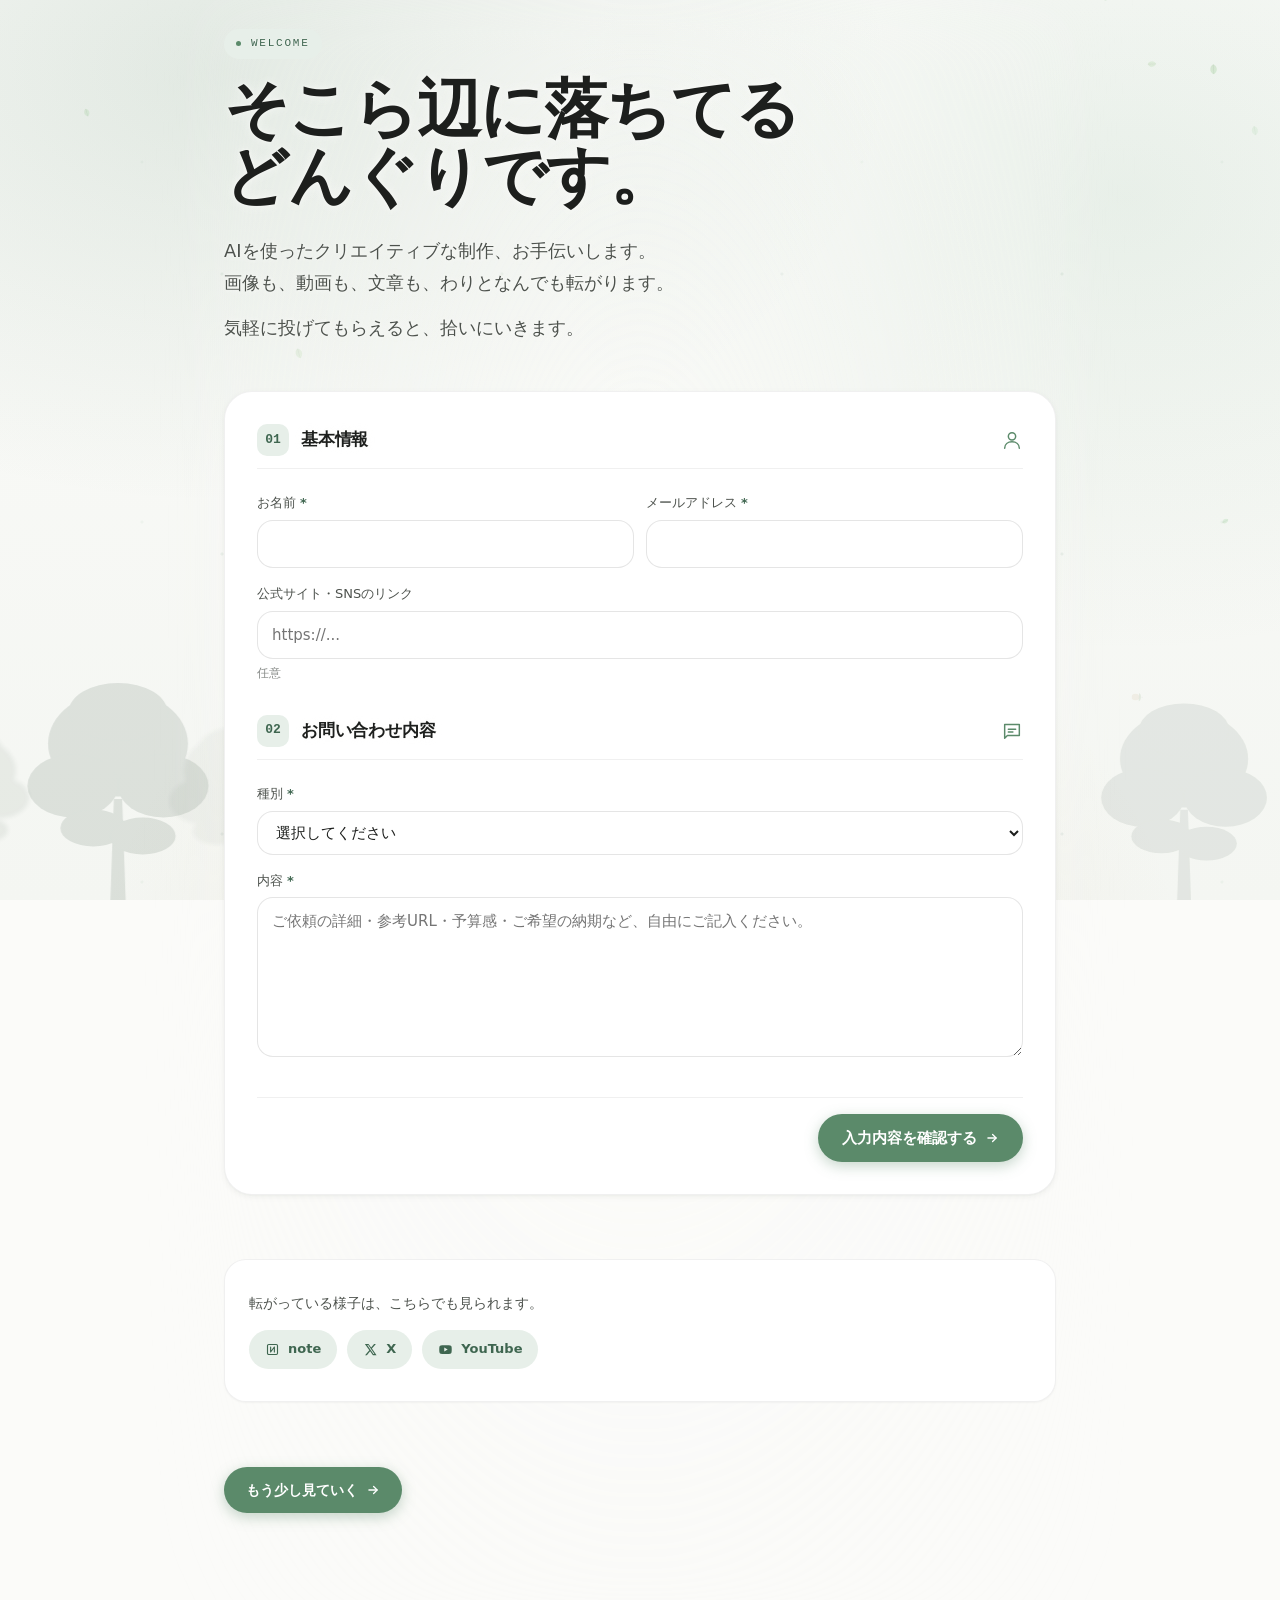
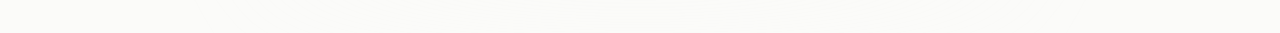
==== index.html @ f2b733f0 "Add files via upload" ====
<!doctype html>
<html lang="ja">
<head>
<meta charset="utf-8">
<meta name="viewport" content="width=device-width, initial-scale=1">
<title>緑どんぐり | AIクリエイティブ制作</title>
<meta name="description" content="面白いと思ったら、転がり続ける。AIを使ったクリエイティブな制作、お手伝いします。">
<meta property="og:title" content="緑どんぐり | AIクリエイティブ制作">
<meta property="og:description" content="面白いと思ったら、転がり続ける。">
<meta property="og:image" content="assets/ogp.png">
<meta property="og:type" content="website">
<meta name="twitter:card" content="summary_large_image">
<meta name="twitter:title" content="緑どんぐり | AIクリエイティブ制作">
<meta name="twitter:description" content="面白いと思ったら、転がり続ける。">
<meta name="twitter:image" content="assets/ogp.png">
<link rel="icon" type="image/svg+xml" href="assets/favicon.svg">
<link rel="stylesheet" href="css/base.css">
<link rel="stylesheet" href="css/theme.css">
<link rel="stylesheet" href="css/sprite.css">
<script src="js/config.js"></script>
<script src="js/analytics.js"></script>
</head>
<body class="scene-calm">

<div class="scene" aria-hidden="true"></div>

<div class="sprite-track" aria-hidden="true">
  <div class="sprite-pos shiba"><div class="sprite-stage"><div class="sprite sprite-shiba"></div></div></div>
  <div class="sprite-pos acorn"><div class="acorn-physics"><div class="sprite-stage"><div class="sprite sprite-acorn"></div></div></div></div>
</div>

<div class="app">

  <main class="page-shell">

    <p class="eyebrow intro-build" data-delay="1"><span class="dot"></span>welcome</p>

    <h1 class="h-display intro-build" data-delay="2">そこら辺に落ちてる<br>どんぐりです。</h1>

    <div class="lead intro-build" data-delay="3">
      <p>AIを使ったクリエイティブな制作、お手伝いします。<br>画像も、動画も、文章も、わりとなんでも転がります。</p>
      <p>気軽に投げてもらえると、拾いにいきます。</p>
    </div>

    <form id="contact-form" class="form-card form-screen intro-build" data-delay="4" novalidate>

      <div class="form-step">
        <div class="form-step-header">
          <span class="form-step-num">01</span>
          <h2 class="form-step-title">基本情報</h2>
          <svg class="form-step-icon" viewBox="0 0 24 24" fill="none" stroke="currentColor" stroke-width="1.6" stroke-linecap="round" stroke-linejoin="round" aria-hidden="true">
            <circle cx="12" cy="8" r="4"/>
            <path d="M4 21 C 4 16.5 7.5 14 12 14 C 16.5 14 20 16.5 20 21"/>
          </svg>
        </div>
        <div class="field-row">
          <div class="field">
            <label for="f-name">お名前<span class="req">*</span></label>
            <input id="f-name" type="text" name="name" required autocomplete="name">
            <p class="err">お名前をご記入ください。</p>
          </div>
          <div class="field">
            <label for="f-email">メールアドレス<span class="req">*</span></label>
            <input id="f-email" type="email" name="email" required autocomplete="email">
            <p class="err">正しいメールアドレスをご記入ください。</p>
          </div>
        </div>
        <div class="field">
          <label for="f-site">公式サイト・SNSのリンク</label>
          <input id="f-site" type="url" name="site" placeholder="https://...">
          <p class="help">任意</p>
        </div>
      </div>

      <div class="form-step">
        <div class="form-step-header">
          <span class="form-step-num">02</span>
          <h2 class="form-step-title">お問い合わせ内容</h2>
          <svg class="form-step-icon" viewBox="0 0 24 24" fill="none" stroke="currentColor" stroke-width="1.6" stroke-linecap="round" stroke-linejoin="round" aria-hidden="true">
            <path d="M4 5 H 20 V 17 H 7 L 4 20 Z"/>
            <path d="M8 10 H 16"/><path d="M8 13 H 13"/>
          </svg>
        </div>
        <div class="field">
          <label for="f-kind">種別<span class="req">*</span></label>
          <select id="f-kind" name="kind" required>
            <option value="">選択してください</option>
            <option value="pr">PR・スポンサー記事</option>
            <option value="creative">AIクリエイティブ依頼</option>
            <option value="consult">相談</option>
            <option value="other">その他</option>
          </select>
          <p class="err">種別をお選びください。</p>
        </div>
        <div class="field">
          <label for="f-body">内容<span class="req">*</span></label>
          <textarea id="f-body" name="body" required placeholder="ご依頼の詳細・参考URL・予算感・ご希望の納期など、自由にご記入ください。"></textarea>
          <p class="err">内容をご記入ください。</p>
        </div>
      </div>

      <div class="honeypot" aria-hidden="true">
        <label>もしお時間あれば、こちらの欄にURLをご記入ください
          <input type="text" name="website" tabindex="-1" autocomplete="off">
        </label>
      </div>

      <div class="form-actions">
        <button type="submit" class="btn-primary">
          入力内容を確認する
          <svg width="14" height="14" viewBox="0 0 24 24" fill="none" stroke="currentColor" stroke-width="2.2" stroke-linecap="round" stroke-linejoin="round" aria-hidden="true"><path d="M5 12 H 19"/><path d="M13 6 L 19 12 L 13 18"/></svg>
        </button>
      </div>

    </form>

    <div id="confirm-screen" class="form-card confirm-screen">
      <div class="form-step-header">
        <span class="form-step-num">確認</span>
        <h2 class="form-step-title">送信前にご確認ください</h2>
        <svg class="form-step-icon" viewBox="0 0 24 24" fill="none" stroke="currentColor" stroke-width="1.6" stroke-linecap="round" stroke-linejoin="round" aria-hidden="true">
          <path d="M5 12 L 10 17 L 19 7"/>
        </svg>
      </div>
      <p class="confirm-intro">この内容で送信されます。修正したい場合は「戻って修正する」を押してください。</p>
      <ul id="confirm-list" class="confirm-list"></ul>
      <div class="form-actions">
        <button type="button" id="confirm-back" class="btn-ghost">戻って修正する</button>
        <button type="button" id="confirm-send" class="btn-primary">
          送信する
          <svg width="14" height="14" viewBox="0 0 24 24" fill="none" stroke="currentColor" stroke-width="2.2" stroke-linecap="round" stroke-linejoin="round" aria-hidden="true"><path d="M3 12 L 21 4 L 14 21 L 11 13 L 3 12 Z"/></svg>
        </button>
      </div>
    </div>

    <section class="section intro-build" data-delay="5">
      <div class="social-block">
        <p class="lead-mini">転がっている様子は、こちらでも見られます。</p>
        <div class="social-list">
          <a class="social-pill" href="https://note.com/green_donguri" target="_blank" rel="noopener">
            <svg class="ico" viewBox="0 0 24 24" fill="none" stroke="currentColor" stroke-width="1.8" stroke-linecap="round" stroke-linejoin="round" aria-hidden="true">
              <rect x="4" y="4" width="16" height="16" rx="2"/>
              <path d="M9 8 V 16 L 15 8 V 16"/>
            </svg>
            <span>note</span>
          </a>
          <a class="social-pill" href="https://x.com/green_donguri" target="_blank" rel="noopener">
            <svg class="ico" viewBox="0 0 24 24" fill="currentColor" aria-hidden="true">
              <path d="M17.7 3 H 20.6 L 14.3 10.2 L 21.7 21 H 15.9 L 11.4 14.6 L 6.2 21 H 3.3 L 10.1 13.3 L 3 3 H 8.9 L 13 8.9 L 17.7 3 Z M 16.7 19.2 H 18.3 L 8.4 4.7 H 6.7 L 16.7 19.2 Z"/>
            </svg>
            <span>X</span>
          </a>
          <a class="social-pill" href="https://www.youtube.com/@%E7%B7%91%E3%81%A9%E3%82%93%E3%81%90%E3%82%8A_27" target="_blank" rel="noopener">
            <svg class="ico" viewBox="0 0 24 24" fill="currentColor" aria-hidden="true">
              <path d="M21.6 7.2 C 21.4 6.3 20.7 5.6 19.8 5.4 C 18.1 5 12 5 12 5 C 12 5 5.9 5 4.2 5.4 C 3.3 5.6 2.6 6.3 2.4 7.2 C 2 8.9 2 12 2 12 C 2 12 2 15.1 2.4 16.8 C 2.6 17.7 3.3 18.4 4.2 18.6 C 5.9 19 12 19 12 19 C 12 19 18.1 19 19.8 18.6 C 20.7 18.4 21.4 17.7 21.6 16.8 C 22 15.1 22 12 22 12 C 22 12 22 8.9 21.6 7.2 Z M 10 15.2 V 8.8 L 15.5 12 Z"/>
            </svg>
            <span>YouTube</span>
          </a>
        </div>
      </div>
    </section>

    <a class="home-cta intro-build" data-delay="6" href="profile.html">
      <span>もう少し見ていく</span>
      <svg viewBox="0 0 24 24" fill="none" stroke="currentColor" stroke-width="2.2" stroke-linecap="round" stroke-linejoin="round" aria-hidden="true"><path d="M5 12 H 19"/><path d="M13 6 L 19 12 L 13 18"/></svg>
    </a>

  </main>

</div>

<script src="js/data.js"></script>
<script src="js/sprite.js"></script>
<script src="js/effects.js"></script>
<script src="js/forest.js"></script>
<script src="js/clouds.js"></script>
<script src="js/form.js"></script>

</body>
</html>
---- css/base.css ----
@import url("https://rsms.me/inter/inter.css");

*, *::before, *::after { box-sizing: border-box; }
html, body { margin: 0; padding: 0; }
html {
  scroll-behavior: smooth;
  -webkit-text-size-adjust: 100%;
  overflow-x: hidden;
  max-width: 100vw;
}
body {
  -webkit-font-smoothing: antialiased;
  -moz-osx-font-smoothing: grayscale;
  text-rendering: optimizeLegibility;
  background: var(--bg);
  color: var(--text);
  font-family: var(--font-sans);
  font-size: 16px;
  line-height: 1.6;
  min-height: 100vh;
  overflow-x: hidden;
  max-width: 100vw;
  position: relative;
}
img, svg { display: block; max-width: 100%; }
a { color: inherit; text-decoration: none; }
button { font: inherit; cursor: pointer; border: 0; background: none; padding: 0; color: inherit; }
input, textarea, select { font: inherit; color: inherit; }
:focus-visible {
  outline: 2px solid var(--accent);
  outline-offset: 3px;
  border-radius: 6px;
}

:root {
  --bg: #fbfbf9;
  --bg-soft: #f4f6f2;
  --bg-card: #ffffff;
  --bg-glass: rgba(255, 255, 255, 0.78);

  --accent: #5b8a6a;
  --accent-soft: #e7efe9;
  --accent-strong: #3f6650;
  --accent-bright: #7eb08e;
  --accent-glow: rgba(91, 138, 106, 0.35);

  --warm: #c9a37a;
  --warm-soft: #f4e9d8;

  --text: #1d1f1d;
  --text-secondary: #4d524d;
  --text-muted: #888c89;
  --text-faint: #b6bab6;

  --line: rgba(0, 0, 0, 0.06);
  --line-strong: rgba(0, 0, 0, 0.10);

  --shadow-xs: 0 1px 2px rgba(20, 32, 24, 0.04);
  --shadow-sm: 0 2px 6px rgba(20, 32, 24, 0.05), 0 1px 2px rgba(20, 32, 24, 0.03);
  --shadow-md: 0 8px 28px rgba(20, 32, 24, 0.08), 0 2px 8px rgba(20, 32, 24, 0.04);
  --shadow-lg: 0 24px 60px rgba(20, 32, 24, 0.12), 0 4px 12px rgba(20, 32, 24, 0.06);
  --shadow-glow: 0 0 0 1px rgba(91, 138, 106, 0.25), 0 8px 32px rgba(91, 138, 106, 0.18);

  --r-sm: 10px;
  --r-md: 16px;
  --r-lg: 22px;
  --r-xl: 28px;
  --r-pill: 999px;

  --space-1: 4px;
  --space-2: 8px;
  --space-3: 12px;
  --space-4: 16px;
  --space-5: 24px;
  --space-6: 32px;
  --space-7: 48px;
  --space-8: 64px;
  --space-9: 96px;

  --font-sans: "Inter var", "Inter", -apple-system, BlinkMacSystemFont, "Segoe UI Variable", "Segoe UI", "Hiragino Kaku Gothic ProN", "Hiragino Sans", "Yu Gothic UI", "Meiryo", system-ui, sans-serif;
  --font-mono: "Geist Mono", ui-monospace, "SF Mono", Menlo, Monaco, "Courier New", monospace;
}
@supports (font-variation-settings: normal) {
  :root { --font-sans: "Inter var", -apple-system, BlinkMacSystemFont, "Segoe UI Variable", "Hiragino Kaku Gothic ProN", "Hiragino Sans", "Yu Gothic UI", "Meiryo", system-ui, sans-serif; }
}

@media (prefers-reduced-motion: reduce) {
  *, *::before, *::after {
    animation-duration: 0.01ms !important;
    animation-iteration-count: 1 !important;
    transition-duration: 0.01ms !important;
  }
  html { scroll-behavior: auto; }
}
---- css/theme.css ----
.scene {
  position: fixed;
  inset: 0;
  pointer-events: none;
  z-index: 0;
  overflow: hidden;
}
.scene::before {
  content: "";
  position: absolute;
  inset: 0;
  background:
    radial-gradient(ellipse 1100px 720px at 18% 8%, rgba(91, 138, 106, 0.16), transparent 60%),
    radial-gradient(ellipse 900px 700px at 88% 22%, rgba(126, 176, 142, 0.14), transparent 65%),
    radial-gradient(ellipse 1000px 800px at 50% 110%, rgba(201, 163, 122, 0.14), transparent 55%),
    linear-gradient(180deg, #fbfbf9 0%, #f4f6f2 100%);
}
.scene::after {
  content: "";
  position: absolute;
  inset: -10%;
  background-image:
    radial-gradient(circle at 25% 30%, rgba(91, 138, 106, 0.10) 1px, transparent 2px),
    radial-gradient(circle at 75% 70%, rgba(126, 176, 142, 0.08) 1px, transparent 2px);
  background-size: 280px 280px, 360px 360px;
  animation: scene-drift 90s linear infinite;
}
@keyframes scene-drift {
  from { transform: translate(0, 0); }
  to { transform: translate(-180px, -120px); }
}

#particles-canvas {
  position: fixed;
  inset: 0;
  width: 100%;
  height: 100%;
  pointer-events: none;
  z-index: 1;
}

.forest-layer {
  position: fixed;
  bottom: 0;
  left: 0;
  right: 0;
  height: 90vh;
  pointer-events: none;
  z-index: 0;
  overflow: hidden;
}

.cloud-layer {
  position: fixed;
  top: 0;
  left: 0;
  right: 0;
  height: 55vh;
  pointer-events: none;
  z-index: 0;
  overflow: hidden;
}
.cloud-tile {
  position: absolute;
  left: -28%;
  color: #b9c7ad;
  will-change: transform;
  animation: cloud-drift linear infinite;
}
.cloud-tile svg {
  width: 100%;
  height: 100%;
  display: block;
}
@keyframes cloud-drift {
  from { transform: translateX(0); }
  to   { transform: translateX(160vw); }
}
.forest-tree {
  position: absolute;
  color: #2f4838;
  transform: translateX(-50%);
  transform-origin: 50% 100%;
  animation: tree-sway var(--sway-dur, 6s) ease-in-out infinite;
  will-change: transform;
}
.forest-tree svg {
  width: 100%;
  height: 100%;
  display: block;
}
@keyframes tree-sway {
  0%, 100% { transform: translateX(-50%) rotate(calc(-1 * var(--sway-amp, 1deg))); }
  50%      { transform: translateX(-50%) rotate(var(--sway-amp, 1deg)); }
}

.sprite-track {
  position: fixed;
  bottom: 0;
  left: 0;
  right: 0;
  height: 220px;
  pointer-events: none;
  z-index: 2;
  overflow: hidden;
}

.app {
  position: relative;
  z-index: 5;
}

.h-display, .h-section, .lead p, .eyebrow, .group-head h2, .section-head h2, .form-step-title, .footer-back .leadin {
  text-shadow:
    0 0 12px rgba(251, 251, 249, 0.7),
    0 0 3px rgba(251, 251, 249, 0.95);
}

.page-shell {
  max-width: 880px;
  margin: 0 auto;
  padding: 28px 24px 120px;
  position: relative;
}
.page-shell.wide { max-width: 1080px; }
.page-shell::before {
  content: "";
  position: absolute;
  inset: 0;
  background: radial-gradient(ellipse 78% 88% at 50% 35%,
    rgba(251, 251, 249, 0.45) 0%,
    rgba(251, 251, 249, 0.22) 45%,
    rgba(251, 251, 249, 0.0) 95%);
  z-index: -1;
  pointer-events: none;
  filter: blur(28px);
}
.page-shell.wide::before {
  background: radial-gradient(ellipse 78% 88% at 50% 35%,
    rgba(251, 251, 249, 0.45) 0%,
    rgba(251, 251, 249, 0.22) 45%,
    rgba(251, 251, 249, 0.0) 95%);
  filter: blur(28px);
}

.glass-nav {
  position: sticky;
  top: 16px;
  z-index: 20;
  display: flex;
  align-items: center;
  justify-content: space-between;
  padding: 10px 12px 10px 16px;
  background: var(--bg-glass);
  backdrop-filter: blur(16px);
  -webkit-backdrop-filter: blur(16px);
  border: 1px solid var(--line);
  border-radius: var(--r-pill);
  box-shadow: var(--shadow-sm);
  margin-bottom: var(--space-7);
}
.glass-nav .brand {
  display: inline-flex;
  align-items: center;
  gap: 10px;
  font-family: var(--font-mono);
  font-size: 12px;
  letter-spacing: 0.06em;
  text-transform: lowercase;
  color: var(--accent-strong);
  padding: 4px 8px;
}
.glass-nav .brand .pulse {
  width: 8px; height: 8px; border-radius: 999px;
  background: var(--accent);
  box-shadow: 0 0 10px var(--accent-glow);
  animation: pulse 2.4s ease-in-out infinite;
}
@keyframes pulse {
  0%, 100% { opacity: 0.65; transform: scale(1); }
  50% { opacity: 1; transform: scale(1.15); }
}
.nav-links {
  display: flex;
  gap: 4px;
  align-items: center;
}
.nav-link {
  display: inline-flex;
  align-items: center;
  padding: 8px 14px;
  border-radius: var(--r-pill);
  font-size: 13px;
  font-weight: 500;
  color: var(--text-secondary);
  transition: background 0.15s ease, color 0.15s ease;
}
.nav-link:hover { background: var(--accent-soft); color: var(--accent-strong); }
.nav-link.active {
  background: var(--accent-soft);
  color: var(--accent-strong);
  font-weight: 600;
}
.nav-cta {
  display: inline-flex;
  align-items: center;
  gap: 6px;
  margin-left: 8px;
  padding: 9px 16px;
  border-radius: var(--r-pill);
  font-size: 13px;
  font-weight: 600;
  background: var(--accent);
  color: white;
  transition: background 0.15s ease, transform 0.1s ease;
}
.nav-cta:hover { background: var(--accent-strong); }
.nav-cta:active { transform: scale(0.97); }
.nav-cta svg { width: 13px; height: 13px; }

.eyebrow {
  font-family: var(--font-mono);
  font-size: 11px;
  letter-spacing: 0.16em;
  text-transform: uppercase;
  color: var(--accent-strong);
  margin: 0 0 18px;
  display: inline-flex;
  align-items: center;
  gap: 10px;
  padding: 6px 12px;
  background: var(--accent-soft);
  border-radius: var(--r-pill);
}
.eyebrow .dot { width: 5px; height: 5px; border-radius: 999px; background: var(--accent); }

h1, h2, h3 { color: var(--text); margin: 0; }
.h-display {
  font-size: clamp(36px, 6vw, 64px);
  font-weight: 700;
  letter-spacing: -1.6px;
  line-height: 1.05;
  margin-bottom: var(--space-5);
}
.h-section {
  font-size: clamp(22px, 3vw, 32px);
  font-weight: 700;
  letter-spacing: -0.6px;
  line-height: 1.2;
  margin-bottom: var(--space-3);
}
.h-card {
  font-size: 17px;
  font-weight: 600;
  letter-spacing: -0.2px;
  line-height: 1.4;
  margin-bottom: var(--space-2);
}

.lead {
  font-size: clamp(16px, 1.4vw, 19px);
  line-height: 1.8;
  color: var(--text-secondary);
  max-width: 640px;
  margin: 0 0 var(--space-7);
}
.lead p { margin: 0 0 var(--space-3); }
.lead p:last-child { margin-bottom: 0; }

.section { margin: var(--space-8) 0; }
.section.tight { margin: var(--space-7) 0; }
.section-head {
  display: flex;
  align-items: baseline;
  gap: var(--space-3);
  margin-bottom: var(--space-5);
  padding-bottom: var(--space-3);
  border-bottom: 1px solid var(--line);
}
.section-head .num {
  font-family: var(--font-mono);
  font-size: 11px;
  letter-spacing: 0.14em;
  color: var(--accent-strong);
}
.section-head h2 { margin: 0; }

.hero-band {
  position: relative;
  margin: 0 0 var(--space-7);
  height: clamp(360px, 56vh, 560px);
  overflow: hidden;
  border-radius: var(--r-xl);
  background: var(--accent-soft);
  box-shadow: var(--shadow-md);
}
@media (min-width: 720px) {
  .hero-band { margin-left: calc(-1 * var(--space-5)); margin-right: calc(-1 * var(--space-5)); }
}
@media (min-width: 1100px) {
  .hero-band { margin-left: -6%; margin-right: -6%; }
}
.hero-band img {
  position: absolute;
  inset: 0;
  width: 100%;
  height: 100%;
  object-fit: cover;
  object-position: center 35%;
}
.hero-band::after {
  content: "";
  position: absolute;
  inset: 0;
  background:
    linear-gradient(180deg, rgba(0,0,0,0) 30%, rgba(0,0,0,0.18) 70%, rgba(0,0,0,0.42) 100%),
    linear-gradient(90deg, rgba(91,138,106,0.0) 50%, rgba(91,138,106,0.0) 100%);
  pointer-events: none;
}
.hero-overlay {
  position: absolute;
  left: 0; right: 0; bottom: 0;
  padding: var(--space-7) var(--space-7);
  z-index: 2;
  color: white;
  text-shadow: 0 2px 24px rgba(0,0,0,0.4);
}
.hero-overlay h1 {
  color: white;
  font-size: clamp(32px, 4.5vw, 56px);
  font-weight: 700;
  letter-spacing: -1.2px;
  line-height: 1.05;
  margin: 0 0 var(--space-3);
}
.hero-overlay .tag {
  display: inline-flex;
  align-items: center;
  gap: 8px;
  font-family: var(--font-mono);
  font-size: 12px;
  letter-spacing: 0.12em;
  color: rgba(255,255,255,0.92);
  padding: 6px 14px;
  background: rgba(91, 138, 106, 0.55);
  backdrop-filter: blur(8px);
  -webkit-backdrop-filter: blur(8px);
  border-radius: var(--r-pill);
  margin-bottom: var(--space-4);
}
@media (max-width: 600px) {
  .hero-overlay { padding: var(--space-5) var(--space-5); }
}

.split-cards {
  display: grid;
  grid-template-columns: repeat(3, 1fr);
  gap: var(--space-4);
  margin: var(--space-7) 0;
}
.nav-card {
  position: relative;
  display: block;
  padding: var(--space-5);
  background: var(--bg-card);
  border: 1px solid var(--line);
  border-radius: var(--r-lg);
  box-shadow: var(--shadow-xs);
  transition: transform 0.2s ease, box-shadow 0.2s ease, border-color 0.2s ease;
  overflow: hidden;
}
.nav-card::before {
  content: "";
  position: absolute;
  inset: 0;
  background: linear-gradient(135deg, rgba(91, 138, 106, 0.10), transparent 60%);
  opacity: 0;
  transition: opacity 0.25s ease;
  pointer-events: none;
}
.nav-card:hover {
  transform: translateY(-3px);
  box-shadow: var(--shadow-md);
  border-color: var(--accent-soft);
}
.nav-card:hover::before { opacity: 1; }
.nav-card .icon-frame {
  width: 44px; height: 44px;
  display: inline-flex; align-items: center; justify-content: center;
  border-radius: var(--r-md);
  background: var(--accent-soft);
  color: var(--accent-strong);
  margin-bottom: var(--space-4);
}
.nav-card .icon-frame svg { width: 22px; height: 22px; }
.nav-card .label { font-size: 16px; font-weight: 600; margin: 0 0 4px; letter-spacing: -0.2px; position: relative; }
.nav-card .desc { font-size: 13px; color: var(--text-secondary); margin: 0; position: relative; line-height: 1.55; }
.nav-card .arrow {
  position: absolute;
  right: 22px; top: 24px;
  width: 18px; height: 18px;
  color: var(--text-muted);
  transition: transform 0.2s ease, color 0.2s ease;
}
.nav-card:hover .arrow { color: var(--accent-strong); transform: translate(3px, -3px); }
@media (max-width: 720px) {
  .split-cards { grid-template-columns: 1fr; }
}

.info-grid {
  display: grid;
  grid-template-columns: repeat(3, 1fr);
  gap: var(--space-4);
  margin: var(--space-5) 0;
}
.info-card {
  padding: var(--space-5);
  background: var(--bg-card);
  border: 1px solid var(--line);
  border-radius: var(--r-lg);
  box-shadow: var(--shadow-xs);
}
.info-card .icon-frame {
  width: 40px; height: 40px;
  display: inline-flex; align-items: center; justify-content: center;
  border-radius: var(--r-md);
  background: var(--accent-soft);
  color: var(--accent-strong);
  margin-bottom: var(--space-4);
}
.info-card .icon-frame svg { width: 20px; height: 20px; }
.info-card h3 { font-size: 15px; margin-bottom: 6px; letter-spacing: -0.2px; }
.info-card p { font-size: 13px; color: var(--text-secondary); margin: 0; line-height: 1.7; }
@media (max-width: 720px) {
  .info-grid { grid-template-columns: 1fr; }
}

.term-list { display: grid; gap: var(--space-4); margin: var(--space-5) 0; }
.term {
  position: relative;
  padding: var(--space-5) var(--space-5) var(--space-5) 76px;
  background: var(--bg-card);
  border: 1px solid var(--line);
  border-radius: var(--r-lg);
  box-shadow: var(--shadow-xs);
}
.term .marker {
  position: absolute;
  left: 22px; top: 22px;
  width: 40px; height: 40px;
  border-radius: var(--r-md);
  background: var(--accent-soft);
  color: var(--accent-strong);
  display: inline-flex; align-items: center; justify-content: center;
}
.term .marker svg { width: 20px; height: 20px; }
.term h3 { font-size: 17px; margin: 0 0 6px; letter-spacing: -0.2px; }
.term p { font-size: 14px; color: var(--text-secondary); margin: 0; line-height: 1.7; }
.term.featured {
  border-color: var(--accent-soft);
  background: linear-gradient(135deg, var(--bg-card), #fdfffd);
  box-shadow: var(--shadow-glow);
}
.term .tag {
  position: absolute;
  top: 22px; right: 22px;
  font-family: var(--font-mono);
  font-size: 10px;
  letter-spacing: 0.14em;
  text-transform: uppercase;
  color: var(--accent-strong);
}

.flow {
  display: grid;
  grid-template-columns: repeat(4, 1fr);
  gap: var(--space-3);
  margin: var(--space-5) 0;
  position: relative;
}
.flow-step {
  position: relative;
  padding: var(--space-5) var(--space-4);
  background: var(--bg-card);
  border: 1px solid var(--line);
  border-radius: var(--r-lg);
  box-shadow: var(--shadow-xs);
}
.flow-step::after {
  content: "";
  position: absolute;
  right: -10px;
  top: 38px;
  width: 8px; height: 8px;
  border-top: 1.5px solid var(--accent);
  border-right: 1.5px solid var(--accent);
  transform: rotate(45deg);
  opacity: 0.55;
}
.flow-step:last-child::after { display: none; }
.flow-step .step-num {
  font-family: var(--font-mono);
  font-size: 10px;
  letter-spacing: 0.14em;
  color: var(--accent-strong);
  margin-bottom: 8px;
  display: inline-block;
  background: var(--accent-soft);
  padding: 3px 8px;
  border-radius: var(--r-sm);
}
.flow-step .step-icon {
  width: 26px; height: 26px;
  color: var(--accent-strong);
  margin: 4px 0 12px;
}
.flow-step h3 { font-size: 15px; margin: 0 0 4px; letter-spacing: -0.2px; }
.flow-step p { font-size: 12.5px; color: var(--text-secondary); margin: 0; line-height: 1.65; }
@media (max-width: 720px) {
  .flow { grid-template-columns: 1fr 1fr; gap: var(--space-3); }
  .flow-step::after { display: none; }
}
@media (max-width: 420px) {
  .flow { grid-template-columns: 1fr; }
}

.callout {
  display: flex;
  align-items: flex-start;
  gap: var(--space-4);
  padding: var(--space-5) var(--space-5);
  background: var(--accent-soft);
  border-radius: var(--r-lg);
  margin: var(--space-5) 0;
}
.callout .icon-frame {
  width: 36px; height: 36px;
  display: inline-flex; align-items: center; justify-content: center;
  border-radius: var(--r-md);
  background: rgba(255,255,255,0.65);
  color: var(--accent-strong);
  flex-shrink: 0;
}
.callout .icon-frame svg { width: 20px; height: 20px; }
.callout p { margin: 0; font-size: 15px; color: var(--text); line-height: 1.7; }

.url-card-list { display: grid; grid-template-columns: 1fr; gap: var(--space-4); margin: var(--space-5) 0; }
.url-card {
  display: grid;
  grid-template-columns: 220px 1fr;
  background: var(--bg-card);
  border: 1px solid var(--line);
  border-radius: var(--r-lg);
  overflow: hidden;
  box-shadow: var(--shadow-xs);
  transition: transform 0.2s ease, box-shadow 0.2s ease, border-color 0.2s ease;
}
.url-card:hover {
  transform: translateY(-3px);
  box-shadow: var(--shadow-md);
  border-color: var(--accent-soft);
}
.url-card .thumb {
  background: var(--accent-soft);
  background-size: cover;
  background-position: center;
  position: relative;
  min-height: 150px;
}
.url-card .thumb-fallback {
  position: absolute;
  inset: 0;
  display: flex; align-items: center; justify-content: center;
  color: var(--accent-strong);
  opacity: 0.6;
}
.url-card .thumb-fallback svg { width: 44px; height: 44px; }
.url-card .body {
  padding: var(--space-5);
  display: flex;
  flex-direction: column;
  justify-content: space-between;
  gap: var(--space-3);
}
.url-card .badge {
  display: inline-flex;
  align-items: center;
  gap: 6px;
  font-family: var(--font-mono);
  font-size: 10px;
  letter-spacing: 0.12em;
  text-transform: uppercase;
  color: var(--accent-strong);
  background: var(--accent-soft);
  padding: 4px 10px;
  border-radius: var(--r-pill);
  align-self: flex-start;
  margin-bottom: 4px;
}
.url-card .badge.pr { color: #8a5a14; background: var(--warm-soft); }
.url-card h3 { font-size: 17px; font-weight: 600; margin: 0 0 6px; letter-spacing: -0.3px; line-height: 1.4; }
.url-card .desc { font-size: 13px; color: var(--text-secondary); line-height: 1.65; margin: 0; font-weight: 500; }
.url-card .body-line { font-size: 12.5px; color: var(--text-muted); line-height: 1.65; margin: 6px 0 0; }
.url-card .meta {
  font-family: var(--font-mono);
  font-size: 11px;
  color: var(--text-muted);
  letter-spacing: 0.04em;
  display: inline-flex; align-items: center; gap: 6px;
  margin-top: var(--space-3);
}
.url-card .meta .ext { width: 12px; height: 12px; }
@media (max-width: 720px) {
  .url-card { grid-template-columns: 1fr; }
  .url-card .thumb { min-height: 180px; }
}

.group-block { margin-bottom: var(--space-7); }
.group-head {
  display: flex; align-items: center; gap: var(--space-3);
  margin-bottom: var(--space-4);
}
.group-head .icon-frame {
  width: 32px; height: 32px;
  display: inline-flex; align-items: center; justify-content: center;
  border-radius: var(--r-sm);
  background: var(--accent-soft);
  color: var(--accent-strong);
}
.group-head .icon-frame svg { width: 16px; height: 16px; }
.group-head h2 { font-size: 18px; font-weight: 600; margin: 0; letter-spacing: -0.2px; }
.group-head .count {
  margin-left: auto;
  font-family: var(--font-mono);
  font-size: 11px;
  color: var(--text-muted);
  letter-spacing: 0.06em;
}

.social-block {
  margin: var(--space-7) 0 var(--space-5);
  padding: var(--space-6) var(--space-5);
  background: var(--bg-card);
  border: 1px solid var(--line);
  border-radius: var(--r-lg);
  box-shadow: var(--shadow-xs);
}
.social-block .lead-mini { font-size: 14px; color: var(--text-secondary); margin: 0 0 var(--space-4); }
.social-list { display: flex; gap: 10px; flex-wrap: wrap; }
.social-pill {
  display: inline-flex; align-items: center; gap: 8px;
  padding: 9px 16px;
  border-radius: var(--r-pill);
  background: var(--accent-soft);
  font-size: 13px;
  font-weight: 600;
  color: var(--accent-strong);
  transition: background 0.15s ease, transform 0.1s ease;
}
.social-pill:hover { background: var(--accent); color: white; transform: translateY(-1px); }
.social-pill .ico { width: 15px; height: 15px; }

.footer-back {
  margin-top: var(--space-8);
  padding-top: var(--space-5);
  border-top: 1px solid var(--line);
  display: flex;
  align-items: center;
  justify-content: space-between;
  gap: var(--space-4);
  flex-wrap: wrap;
}
.footer-back .leadin { font-size: 14px; color: var(--text-secondary); margin: 0; }
.home-cta {
  display: inline-flex; align-items: center; gap: 8px;
  padding: 12px 22px;
  border-radius: var(--r-pill);
  background: var(--accent);
  color: white;
  font-size: 14px;
  font-weight: 600;
  transition: background 0.15s ease, transform 0.1s ease, box-shadow 0.2s ease;
  box-shadow: 0 4px 14px var(--accent-glow);
}
.home-cta:hover { background: var(--accent-strong); transform: translateY(-1px); box-shadow: 0 8px 24px var(--accent-glow); }
.home-cta svg { width: 14px; height: 14px; }

.form-card {
  background: var(--bg-card);
  border: 1px solid var(--line);
  border-radius: var(--r-xl);
  padding: var(--space-6);
  box-shadow: var(--shadow-sm);
}
.form-step { margin-bottom: var(--space-6); }
.form-step:last-of-type { margin-bottom: 0; }
.form-step-header {
  display: flex; align-items: center; gap: var(--space-3);
  margin-bottom: var(--space-5);
  padding-bottom: var(--space-3);
  border-bottom: 1px solid var(--line);
}
.form-step-num {
  width: 32px; height: 32px;
  display: inline-flex; align-items: center; justify-content: center;
  border-radius: var(--r-sm);
  background: var(--accent-soft);
  color: var(--accent-strong);
  font-weight: 700;
  font-size: 13px;
  font-family: var(--font-mono);
}
.form-step-title { font-size: 17px; font-weight: 600; margin: 0; flex: 1; letter-spacing: -0.2px; }
.form-step-icon { width: 22px; height: 22px; color: var(--accent); }

.field { margin-bottom: var(--space-4); }
.field-row { display: grid; grid-template-columns: 1fr 1fr; gap: var(--space-3); }
.field label { display: block; font-size: 13px; font-weight: 500; color: var(--text-secondary); margin-bottom: 6px; }
.field label .req { color: var(--accent-strong); margin-left: 4px; font-weight: 700; }
.field input, .field select, .field textarea {
  width: 100%;
  padding: 11px 14px;
  border: 1px solid var(--line-strong);
  border-radius: var(--r-md);
  background: var(--bg-card);
  font-size: 15px;
  color: var(--text);
  transition: border-color 0.15s ease, box-shadow 0.15s ease;
}
.field textarea { min-height: 160px; resize: vertical; font-family: var(--font-sans); line-height: 1.7; }
.field input:focus, .field select:focus, .field textarea:focus {
  outline: none;
  border-color: var(--accent);
  box-shadow: 0 0 0 4px var(--accent-soft);
}
.field .help { font-size: 12px; color: var(--text-muted); margin-top: 5px; }
.field .err { color: #c23d3d; font-size: 12px; margin-top: 5px; display: none; }
.field.is-error input, .field.is-error select, .field.is-error textarea { border-color: #c23d3d; }
.field.is-error .err { display: block; }

.honeypot { position: absolute !important; left: -10000px !important; width: 1px; height: 1px; overflow: hidden; }

.btn-primary {
  display: inline-flex;
  align-items: center;
  justify-content: center;
  gap: 8px;
  padding: 12px 24px;
  border-radius: var(--r-pill);
  background: var(--accent);
  color: white;
  font-size: 15px;
  font-weight: 600;
  transition: background 0.15s ease, transform 0.1s ease, box-shadow 0.2s ease;
  box-shadow: 0 4px 14px var(--accent-glow);
}
.btn-primary:hover { background: var(--accent-strong); box-shadow: 0 8px 24px var(--accent-glow); }
.btn-primary:active { transform: scale(0.98); }
.btn-primary:disabled { background: var(--text-muted); cursor: not-allowed; box-shadow: none; }
.btn-ghost {
  display: inline-flex;
  align-items: center;
  gap: 8px;
  padding: 11px 20px;
  border-radius: var(--r-pill);
  background: transparent;
  color: var(--text-secondary);
  font-size: 14px;
  font-weight: 500;
  border: 1px solid var(--line-strong);
}
.btn-ghost:hover { border-color: var(--accent); color: var(--accent-strong); }

.form-actions {
  display: flex; gap: var(--space-3); justify-content: flex-end;
  margin-top: var(--space-5);
  padding-top: var(--space-4);
  border-top: 1px solid var(--line);
}

.confirm-screen { display: none; }
.confirm-screen.active { display: block; }
.form-screen.hidden { display: none; }

.confirm-intro {
  font-size: 14px;
  color: var(--text-secondary);
  margin: 0 0 var(--space-4);
  padding: 12px 16px;
  background: var(--accent-soft);
  border-radius: var(--r-md);
}
.confirm-list { list-style: none; padding: 0; margin: 0 0 var(--space-5); }
.confirm-list li {
  padding: 14px 0;
  border-bottom: 1px solid var(--line);
  font-size: 14px;
  display: grid;
  grid-template-columns: 200px 1fr;
  gap: 16px;
  align-items: start;
}
.confirm-list li:last-child { border-bottom: 0; }
.confirm-list .label { color: var(--text-muted); font-size: 13px; font-weight: 500; }
.confirm-list .value { color: var(--text); white-space: pre-wrap; word-break: break-word; }
.confirm-list .value.empty { color: var(--text-faint); font-style: italic; }

.intro-build {
  opacity: 0;
  transform: translateY(20px) scale(0.985);
  animation: build-in 0.85s cubic-bezier(0.16, 0.84, 0.24, 1) forwards;
}
.intro-build[data-delay="1"] { animation-delay: 0.05s; }
.intro-build[data-delay="2"] { animation-delay: 0.18s; }
.intro-build[data-delay="3"] { animation-delay: 0.32s; }
.intro-build[data-delay="4"] { animation-delay: 0.48s; }
.intro-build[data-delay="5"] { animation-delay: 0.65s; }
.intro-build[data-delay="6"] { animation-delay: 0.82s; }
.intro-build[data-delay="7"] { animation-delay: 1.0s; }
.intro-build[data-delay="8"] { animation-delay: 1.18s; }
@keyframes build-in {
  to { opacity: 1; transform: translateY(0) scale(1); }
}

.camera-pullback > .app {
  animation: pullback 0.65s cubic-bezier(0.2, 0.9, 0.25, 1) both;
  transform-origin: 50% 50%;
}
@keyframes pullback {
  from { opacity: 0; transform: translateY(40px) scale(0.965); }
  to   { opacity: 1; transform: translateY(0) scale(1); }
}

@media (max-width: 600px) {
  .page-shell { padding: 18px 14px 100px; }
  .field-row { grid-template-columns: 1fr; }
  .form-card { padding: var(--space-5); border-radius: var(--r-lg); }
  .confirm-list li { grid-template-columns: 1fr; gap: 4px; }
  .form-actions { flex-direction: column-reverse; }
  .form-actions button { width: 100%; }
  .footer-back { flex-direction: column; align-items: flex-start; }
  .glass-nav { top: 8px; padding: 6px 6px 6px 12px; }
  .glass-nav .brand { font-size: 10px; padding: 3px 4px; gap: 6px; }
  .glass-nav .brand span:not(.pulse) { display: none; }
  .nav-links { gap: 2px; }
  .nav-links .nav-link {
    padding: 6px 9px;
    font-size: 10.5px;
    letter-spacing: 0.02em;
  }
  .nav-cta { padding: 7px 12px; font-size: 11px; margin-left: 3px; gap: 5px; }
  .nav-cta svg { width: 11px; height: 11px; }
  .section { margin: var(--space-7) 0; }
  .h-display { font-size: clamp(28px, 8vw, 38px); letter-spacing: -1px; }
  .h-section { font-size: clamp(20px, 5vw, 26px); }
  .lead { font-size: 16px; line-height: 1.75; margin-bottom: var(--space-5); }
  .hero-band { height: clamp(260px, 48vh, 460px); border-radius: var(--r-lg); margin-bottom: var(--space-5); }
  .hero-overlay { padding: var(--space-4) var(--space-4); }
  .hero-overlay h1 { font-size: clamp(22px, 6vw, 30px); letter-spacing: -0.6px; }
  .hero-overlay .tag { font-size: 10px; padding: 5px 10px; margin-bottom: var(--space-3); }
  .nav-card { padding: var(--space-4); }
  .term { padding: var(--space-4) var(--space-4) var(--space-4) 64px; }
  .term .marker { left: 16px; top: 16px; width: 36px; height: 36px; }
  .term .tag { top: 14px; right: 14px; }
  .info-card { padding: var(--space-4); }
  .url-card { border-radius: var(--r-md); }
  .url-card .body { padding: var(--space-4); }
  .url-card .thumb { min-height: 160px; }
  .url-card h3 { font-size: 16px; }
  .social-block { padding: var(--space-5) var(--space-4); }
  .form-card { padding: var(--space-4); }
  .form-step-header { gap: 10px; padding-bottom: var(--space-3); }
  .form-step-title { font-size: 16px; }
  .home-cta { padding: 11px 18px; font-size: 13px; }
  .group-head h2 { font-size: 16px; }
}
@media (max-width: 380px) {
  .h-display { font-size: 26px; }
  .hero-overlay h1 { font-size: 22px; }
  .glass-nav { padding: 5px 5px 5px 10px; }
  .glass-nav .brand { display: none; }
  .nav-links .nav-link { padding: 6px 7px; font-size: 10px; }
  .nav-cta { padding: 6px 10px; font-size: 10px; gap: 4px; }
  .nav-cta span { display: inline; }
  .nav-cta svg { width: 10px; height: 10px; }
}
---- css/sprite.css ----
.sprite-pos {
  position: absolute;
  bottom: 0;
  left: 0;
  pointer-events: none;
  transform: translateX(-200px);
  will-change: transform;
}
.acorn-physics {
  will-change: transform;
}
.sprite-stage {
  transform-origin: bottom center;
  transform: scale(0.3);
  will-change: transform;
}

.sprite {
  background-repeat: no-repeat;
  background-position: 0 0;
  pointer-events: none;
  filter: drop-shadow(0 6px 10px rgba(20, 32, 24, 0.16));
  will-change: background-position;
}
.sprite-shiba {
  width: 180px;
  height: 440px;
  background-image: url("../assets/shiba_sprite.png");
  background-size: 1440px 440px;
}
.sprite-acorn {
  width: 180px;
  height: 420px;
  background-image: url("../assets/acorn_sprite.png");
  background-size: 1440px 420px;
}

@keyframes sprite-walk {
  from { background-position: 0 0; }
  to   { background-position: -1440px 0; }
}
@keyframes sprite-move {
  from { transform: translateX(-200px); }
  to   { transform: translateX(calc(100vw + 200px)); }
}

.scene-calm .sprite-pos.shiba {
  animation: sprite-move 22s linear infinite;
}
.scene-calm .sprite-pos.acorn {
  animation: sprite-move 22s linear infinite;
  animation-delay: 1.2s;
}
.scene-calm .sprite-shiba,
.scene-calm .sprite-acorn {
  animation: sprite-walk 1.2s steps(8) infinite;
}

.scene-active .sprite-pos.shiba {
  animation: sprite-move 7s linear infinite;
}
.scene-active .sprite-pos.acorn {
  animation: sprite-move 7s linear infinite;
  animation-delay: 0.55s;
}
.scene-active .sprite-shiba,
.scene-active .sprite-acorn {
  animation: sprite-walk 0.64s steps(8) infinite;
}

@media (max-width: 600px) {
  .sprite-stage { transform: scale(0.22); }
  .sprite-track { height: 170px; }
}
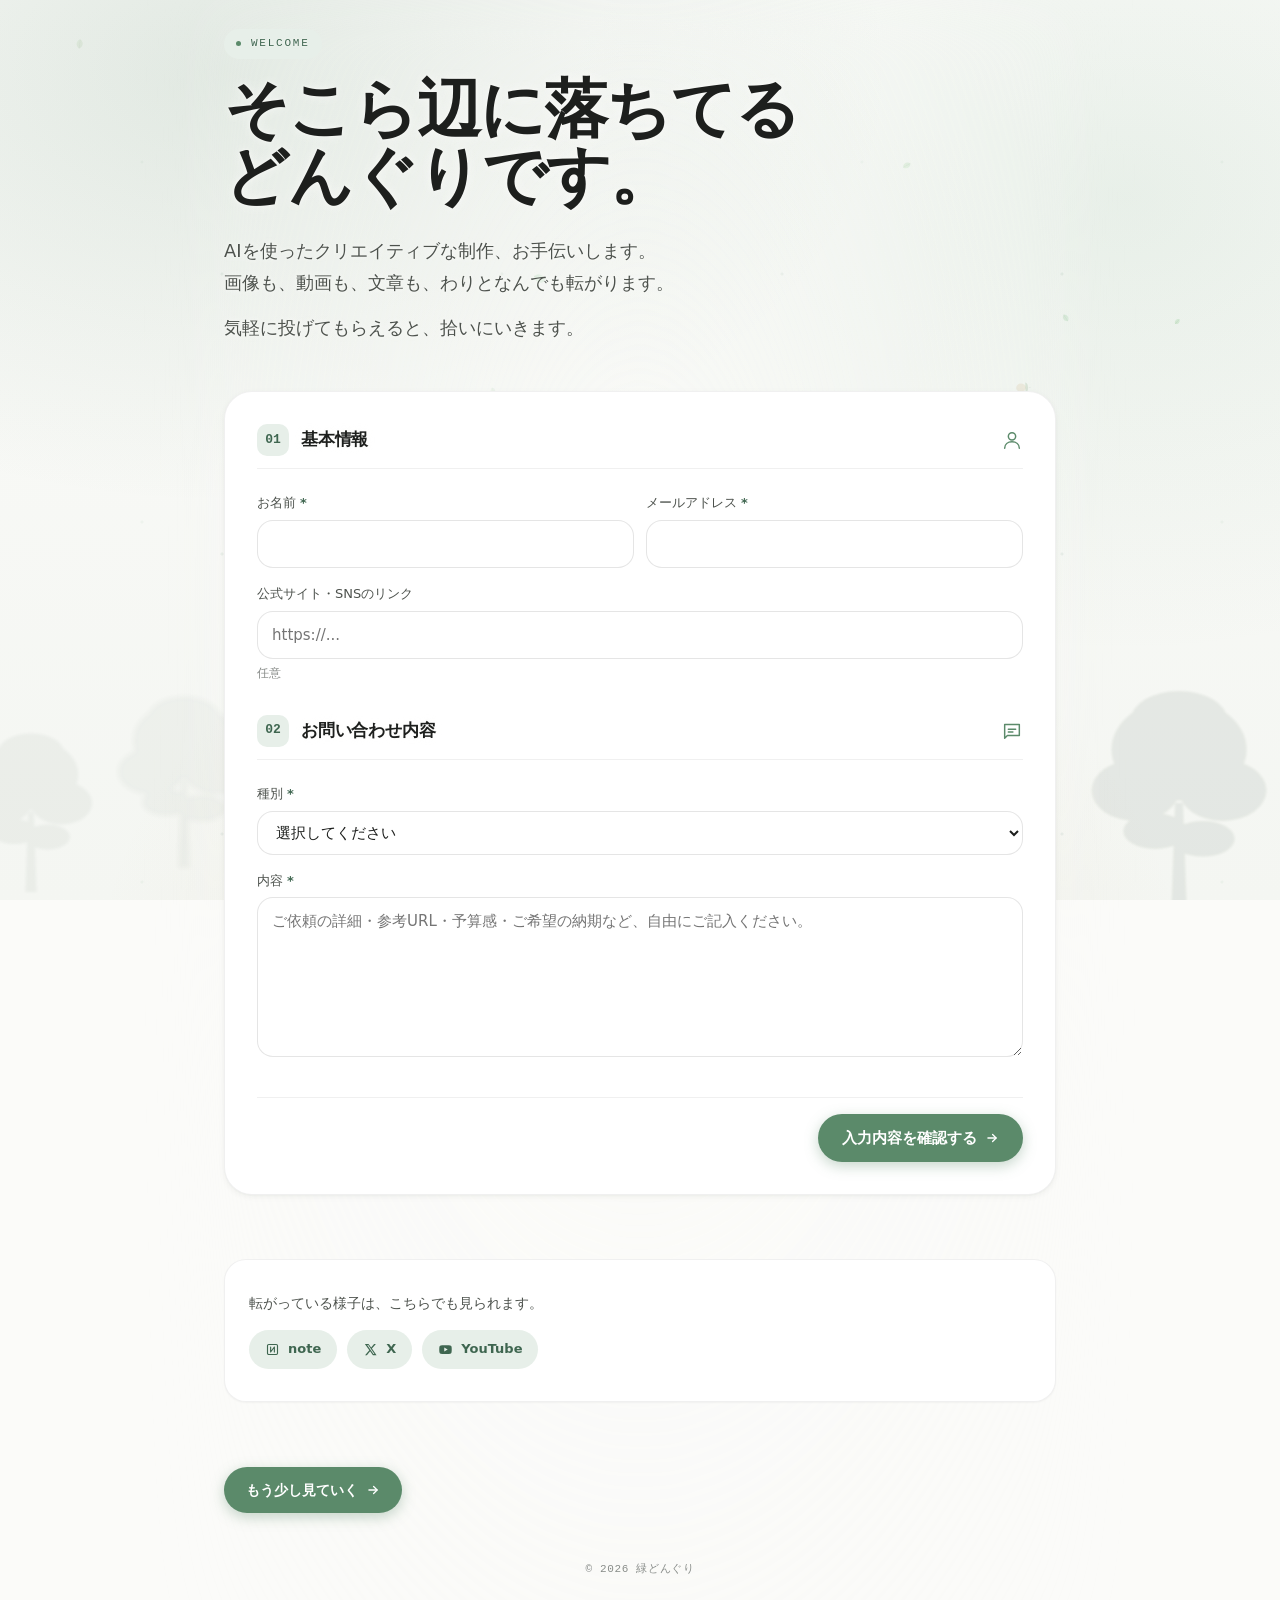
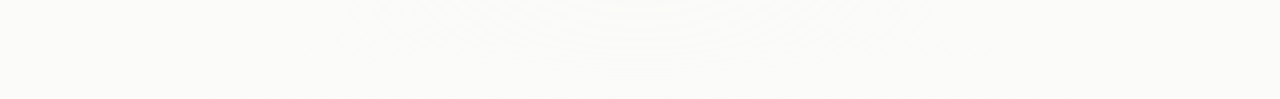
==== commit 44e7975c: "Add files via upload" ====
--- a/index.html
+++ b/index.html
@@ -165,6 +165,7 @@
       <svg viewBox="0 0 24 24" fill="none" stroke="currentColor" stroke-width="2.2" stroke-linecap="round" stroke-linejoin="round" aria-hidden="true"><path d="M5 12 H 19"/><path d="M13 6 L 19 12 L 13 18"/></svg>
     </a>
 
+  <footer class="site-copy">© 2026 緑どんぐり</footer>
   </main>
 
 </div>
--- a/css/base.css
+++ b/css/base.css
@@ -5,7 +5,7 @@
 html {
   scroll-behavior: smooth;
   -webkit-text-size-adjust: 100%;
-  overflow-x: hidden;
+  overflow-x: clip;
   max-width: 100vw;
 }
 body {
@@ -18,7 +18,7 @@
   font-size: 16px;
   line-height: 1.6;
   min-height: 100vh;
-  overflow-x: hidden;
+  overflow-x: clip;
   max-width: 100vw;
   position: relative;
 }
--- a/css/theme.css
+++ b/css/theme.css
@@ -670,6 +670,17 @@
   gap: var(--space-4);
   flex-wrap: wrap;
 }
+
+.site-copy {
+  margin-top: var(--space-7);
+  text-align: center;
+  font-family: var(--font-mono);
+  font-size: 11px;
+  color: var(--text-muted);
+  letter-spacing: 0.06em;
+}
+.site-copy a { color: inherit; }
+.site-copy a:hover { color: var(--accent-strong); }
 .footer-back .leadin { font-size: 14px; color: var(--text-secondary); margin: 0; }
 .home-cta {
   display: inline-flex; align-items: center; gap: 8px;
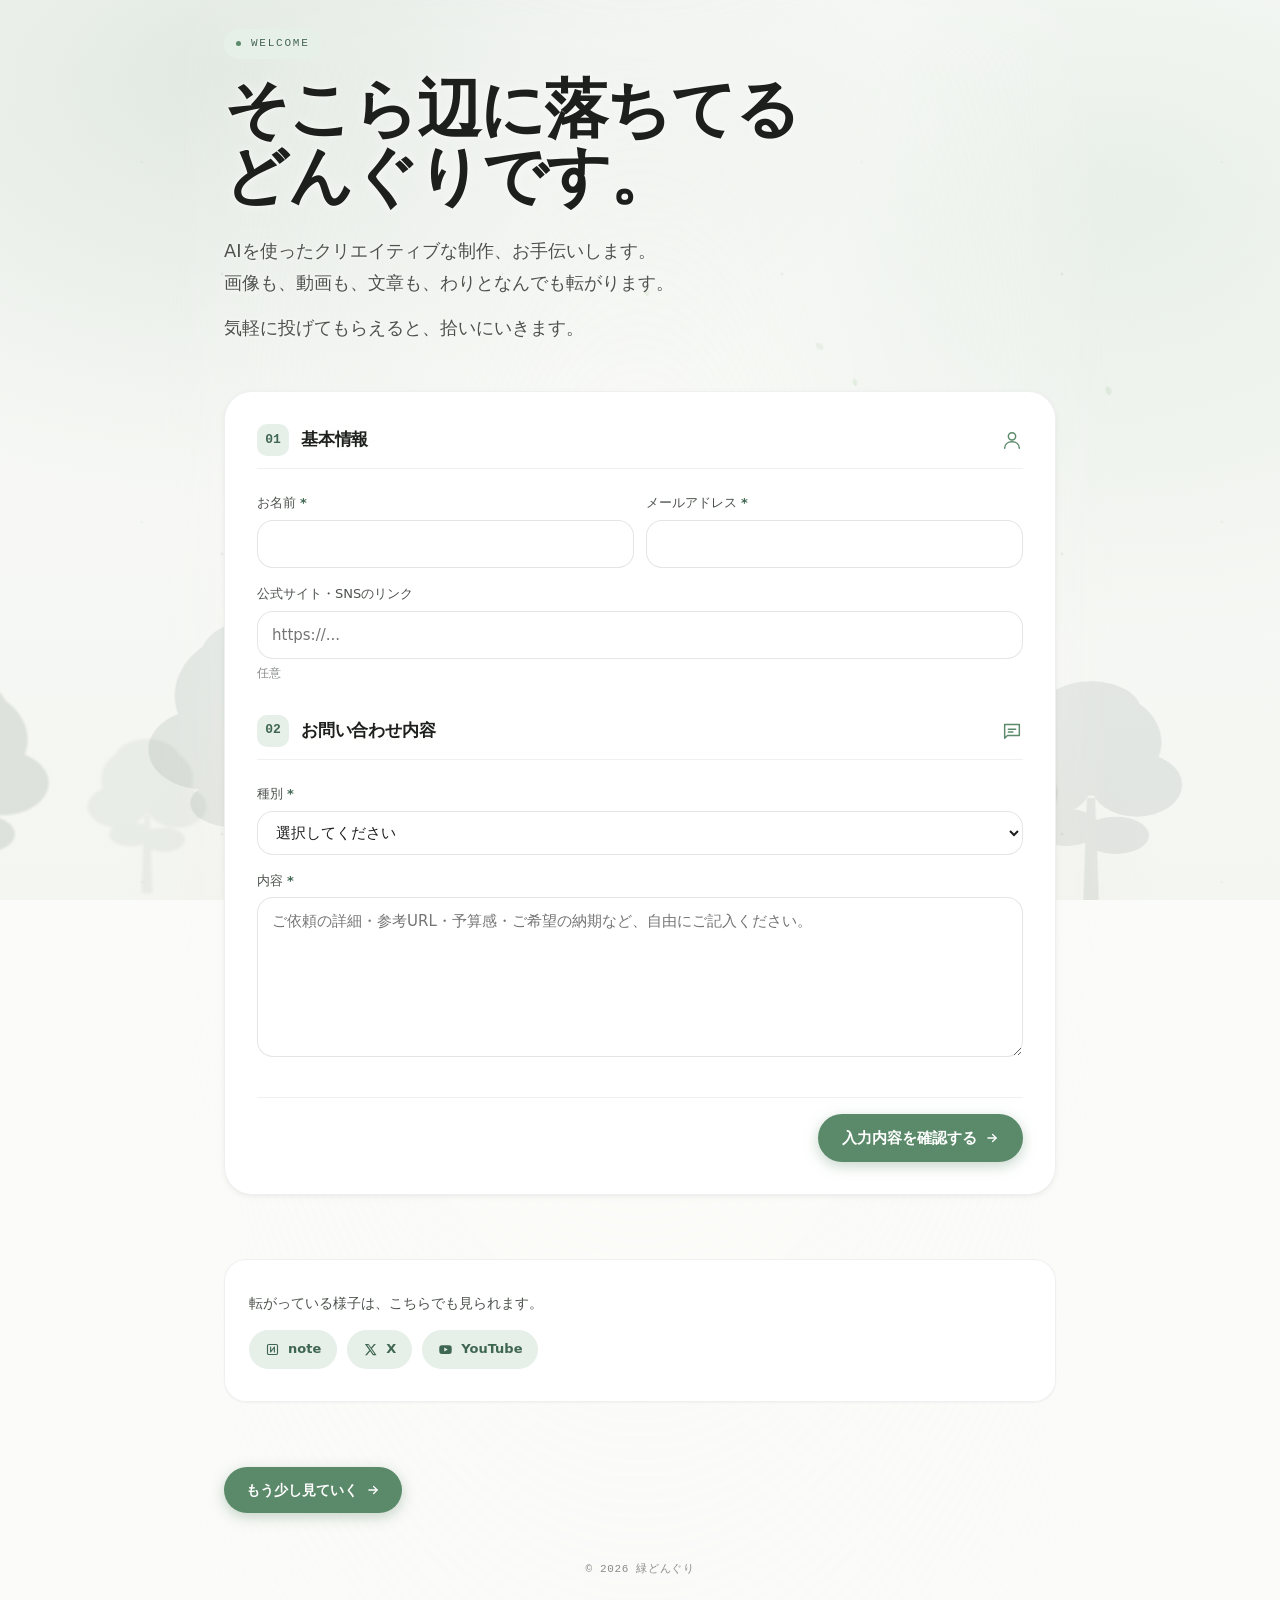
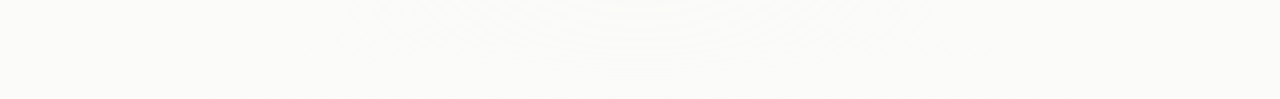
==== commit 6a698ea6: "Add files via upload" ====
--- a/index.html
+++ b/index.html
@@ -5,14 +5,22 @@
 <meta name="viewport" content="width=device-width, initial-scale=1">
 <title>緑どんぐり | AIクリエイティブ制作</title>
 <meta name="description" content="面白いと思ったら、転がり続ける。AIを使ったクリエイティブな制作、お手伝いします。">
+<link rel="canonical" href="https://green27donguri.github.io/">
+<meta property="og:type" content="website">
+<meta property="og:site_name" content="緑どんぐり">
+<meta property="og:url" content="https://green27donguri.github.io/">
 <meta property="og:title" content="緑どんぐり | AIクリエイティブ制作">
 <meta property="og:description" content="面白いと思ったら、転がり続ける。">
-<meta property="og:image" content="assets/ogp.png">
-<meta property="og:type" content="website">
+<meta property="og:image" content="https://green27donguri.github.io/assets/ogp.png">
+<meta property="og:image:width" content="1731">
+<meta property="og:image:height" content="909">
+<meta property="og:image:alt" content="緑どんぐり｜AIクリエイティブ制作 — 面白いと思ったら、転がり続ける。">
+<meta property="og:locale" content="ja_JP">
 <meta name="twitter:card" content="summary_large_image">
 <meta name="twitter:title" content="緑どんぐり | AIクリエイティブ制作">
 <meta name="twitter:description" content="面白いと思ったら、転がり続ける。">
-<meta name="twitter:image" content="assets/ogp.png">
+<meta name="twitter:image" content="https://green27donguri.github.io/assets/ogp.png">
+<meta name="twitter:image:alt" content="緑どんぐり｜AIクリエイティブ制作 — 面白いと思ったら、転がり続ける。">
 <link rel="icon" type="image/svg+xml" href="assets/favicon.svg">
 <link rel="stylesheet" href="css/base.css">
 <link rel="stylesheet" href="css/theme.css">
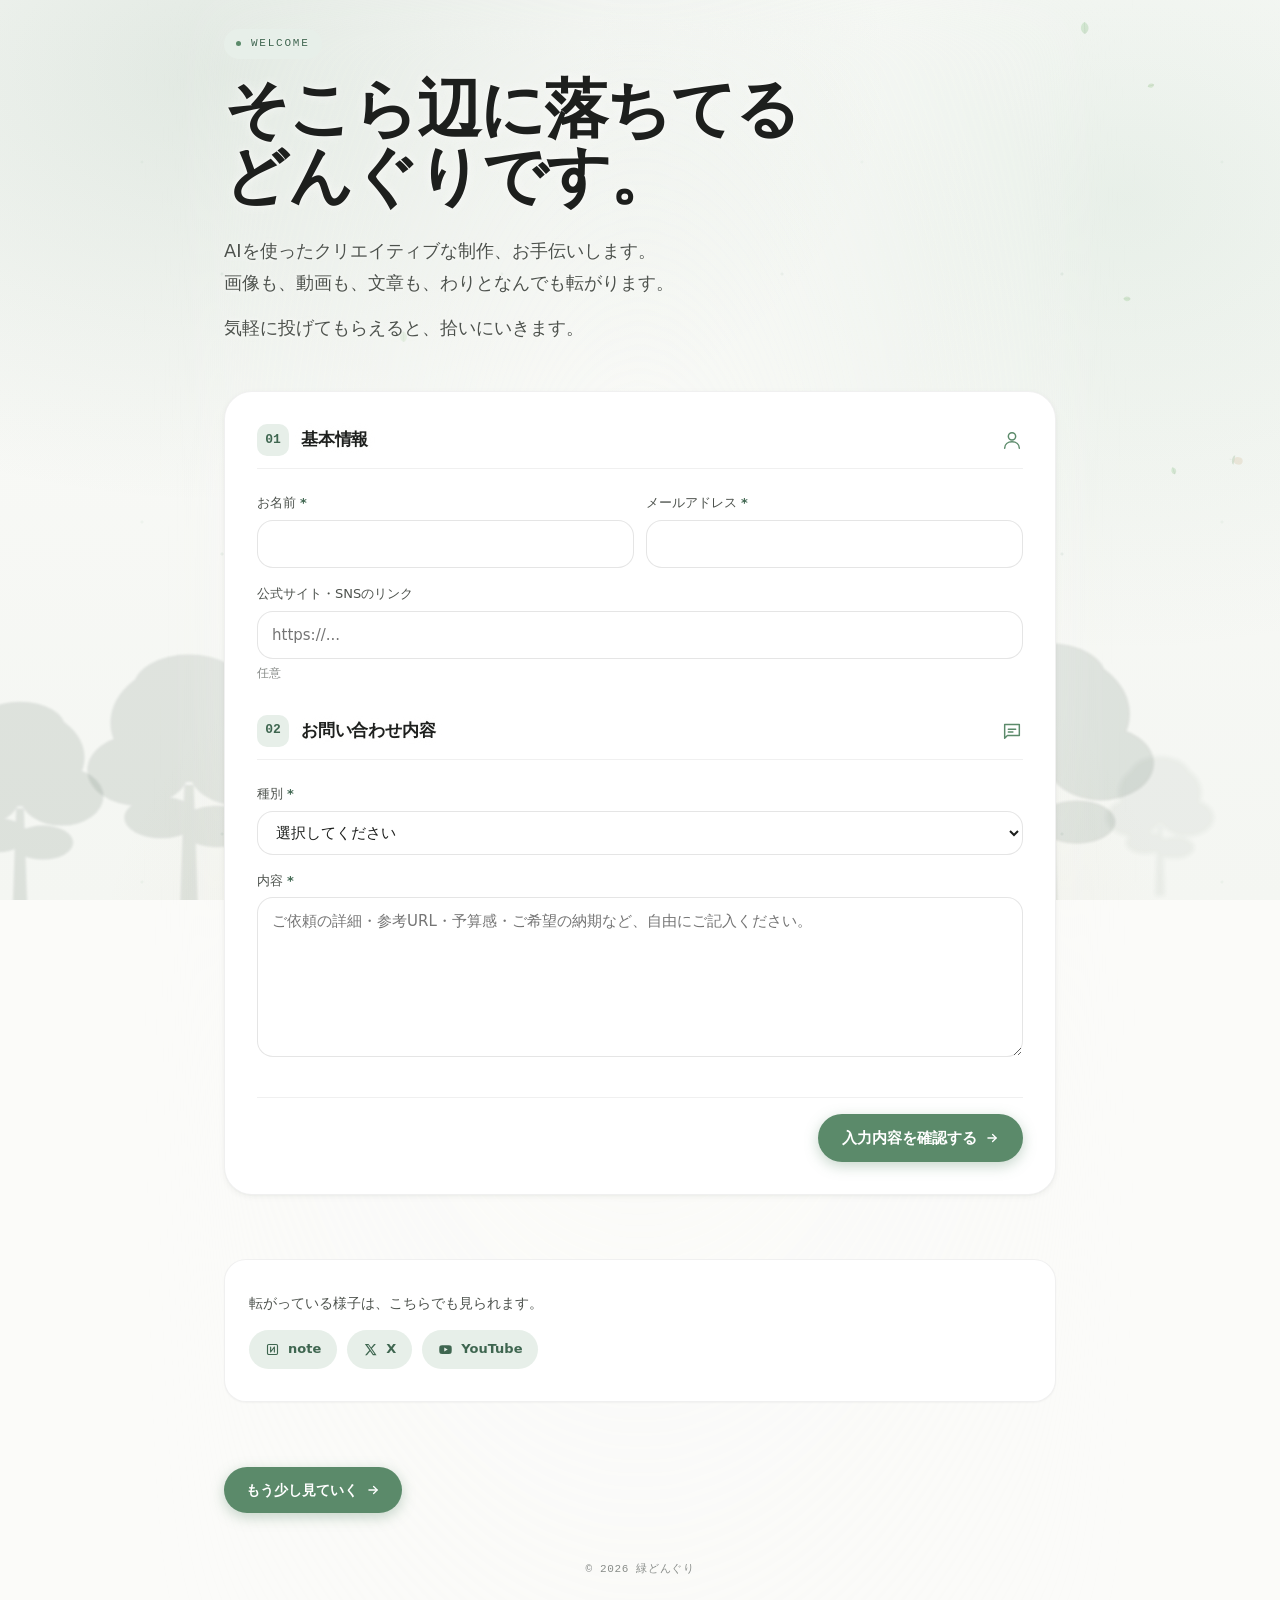
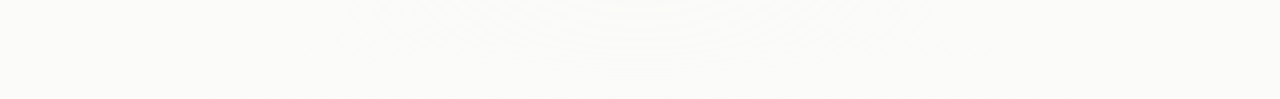
==== commit 60d9917d: "Simplify future PR updates" ====
--- a/index.html
+++ b/index.html
@@ -178,7 +178,6 @@
 
 </div>
 
-<script src="js/data.js"></script>
 <script src="js/sprite.js"></script>
 <script src="js/effects.js"></script>
 <script src="js/forest.js"></script>
--- a/css/theme.css
+++ b/css/theme.css
@@ -840,6 +840,23 @@
 @keyframes pullback {
   from { opacity: 0; transform: translateY(40px) scale(0.965); }
   to   { opacity: 1; transform: translateY(0) scale(1); }
+}
+
+@media (max-width: 720px) {
+  .camera-pullback > .app {
+    animation: none;
+  }
+  .intro-build {
+    animation-duration: 0.4s;
+  }
+  .intro-build[data-delay="1"] { animation-delay: 0.02s; }
+  .intro-build[data-delay="2"] { animation-delay: 0.08s; }
+  .intro-build[data-delay="3"] { animation-delay: 0.14s; }
+  .intro-build[data-delay="4"] { animation-delay: 0.20s; }
+  .intro-build[data-delay="5"] { animation-delay: 0.26s; }
+  .intro-build[data-delay="6"] { animation-delay: 0.32s; }
+  .intro-build[data-delay="7"] { animation-delay: 0.38s; }
+  .intro-build[data-delay="8"] { animation-delay: 0.44s; }
 }
 
 @media (max-width: 600px) {
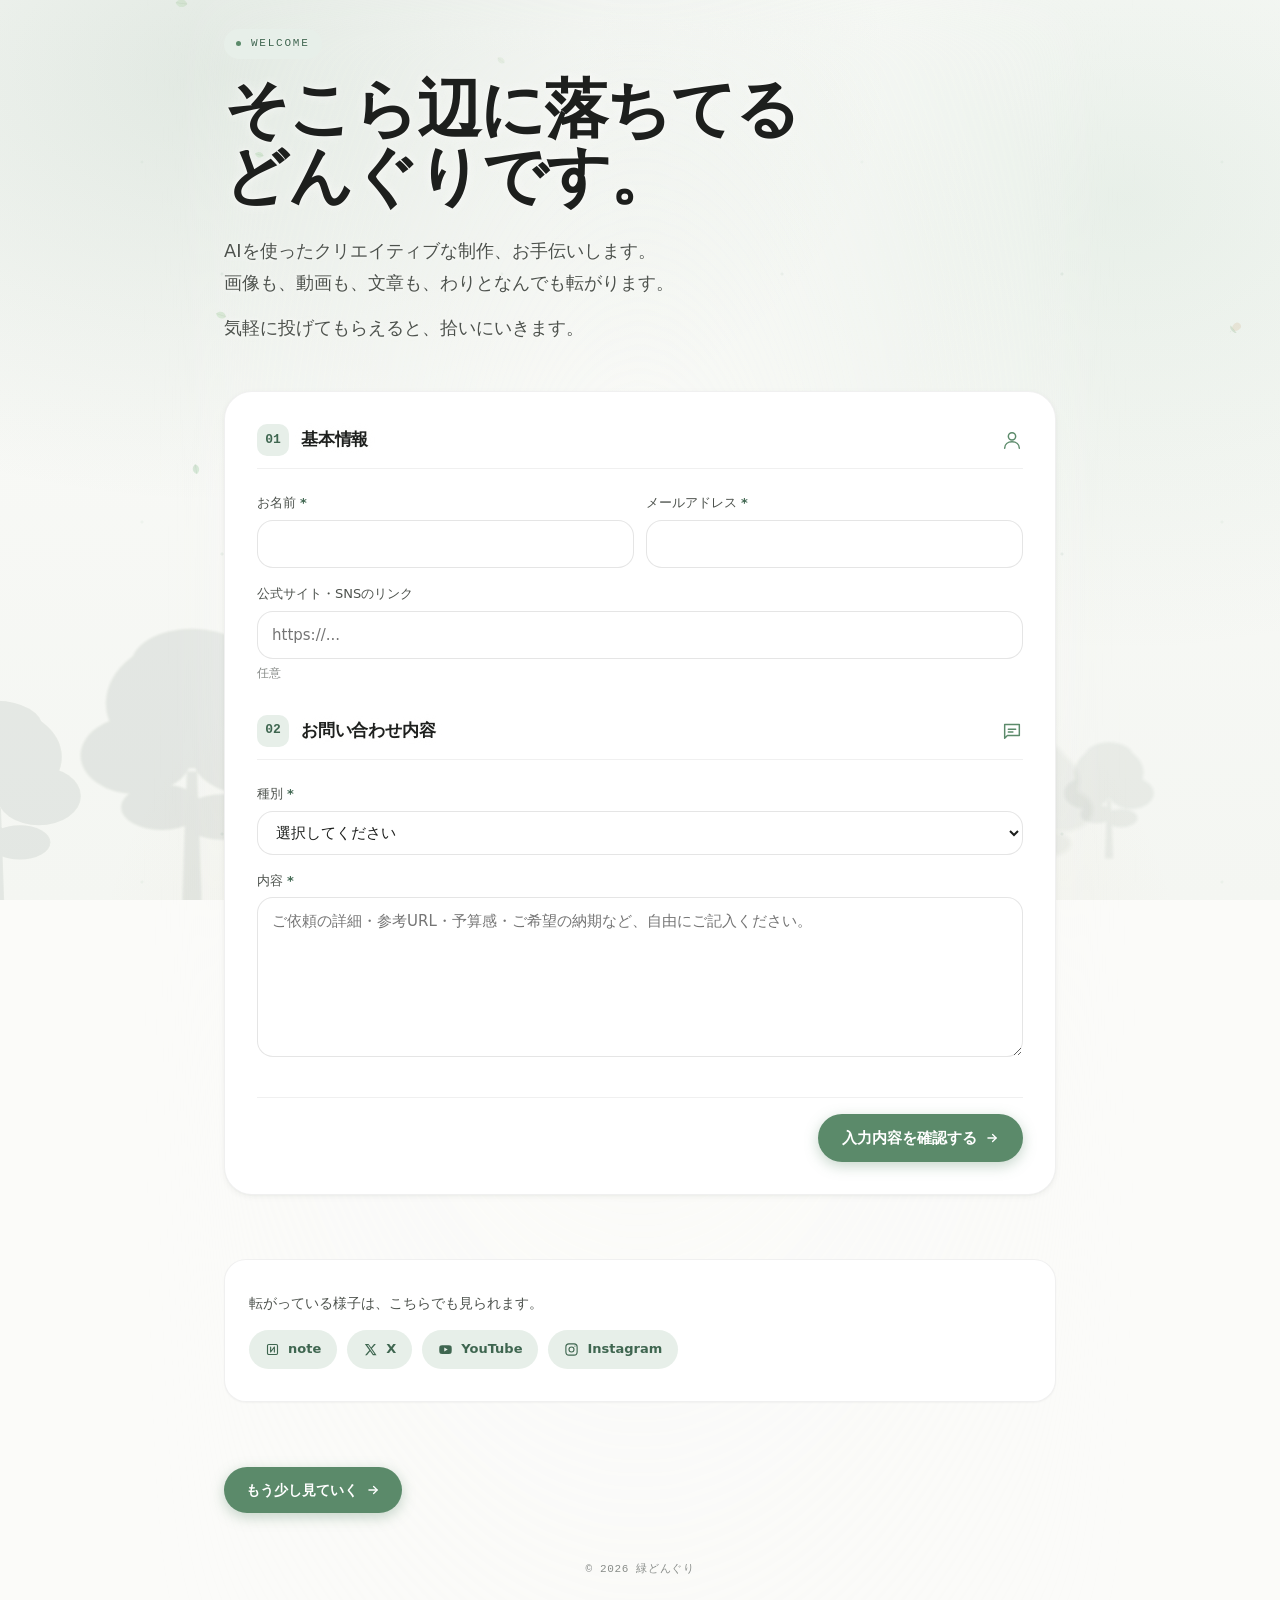
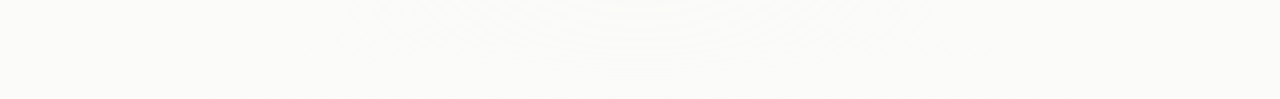
==== commit db001743: "Add Instagram link to contact and profile pages" ====
--- a/index.html
+++ b/index.html
@@ -164,6 +164,14 @@
             </svg>
             <span>YouTube</span>
           </a>
+          <a class="social-pill" href="https://www.instagram.com/green_donguri/?hl=ja" target="_blank" rel="noopener">
+            <svg class="ico" viewBox="0 0 24 24" fill="none" stroke="currentColor" stroke-width="1.8" stroke-linecap="round" stroke-linejoin="round" aria-hidden="true">
+              <rect x="3" y="3" width="18" height="18" rx="5"/>
+              <circle cx="12" cy="12" r="4"/>
+              <circle cx="17.5" cy="6.5" r="1" fill="currentColor" stroke="none"/>
+            </svg>
+            <span>Instagram</span>
+          </a>
         </div>
       </div>
     </section>
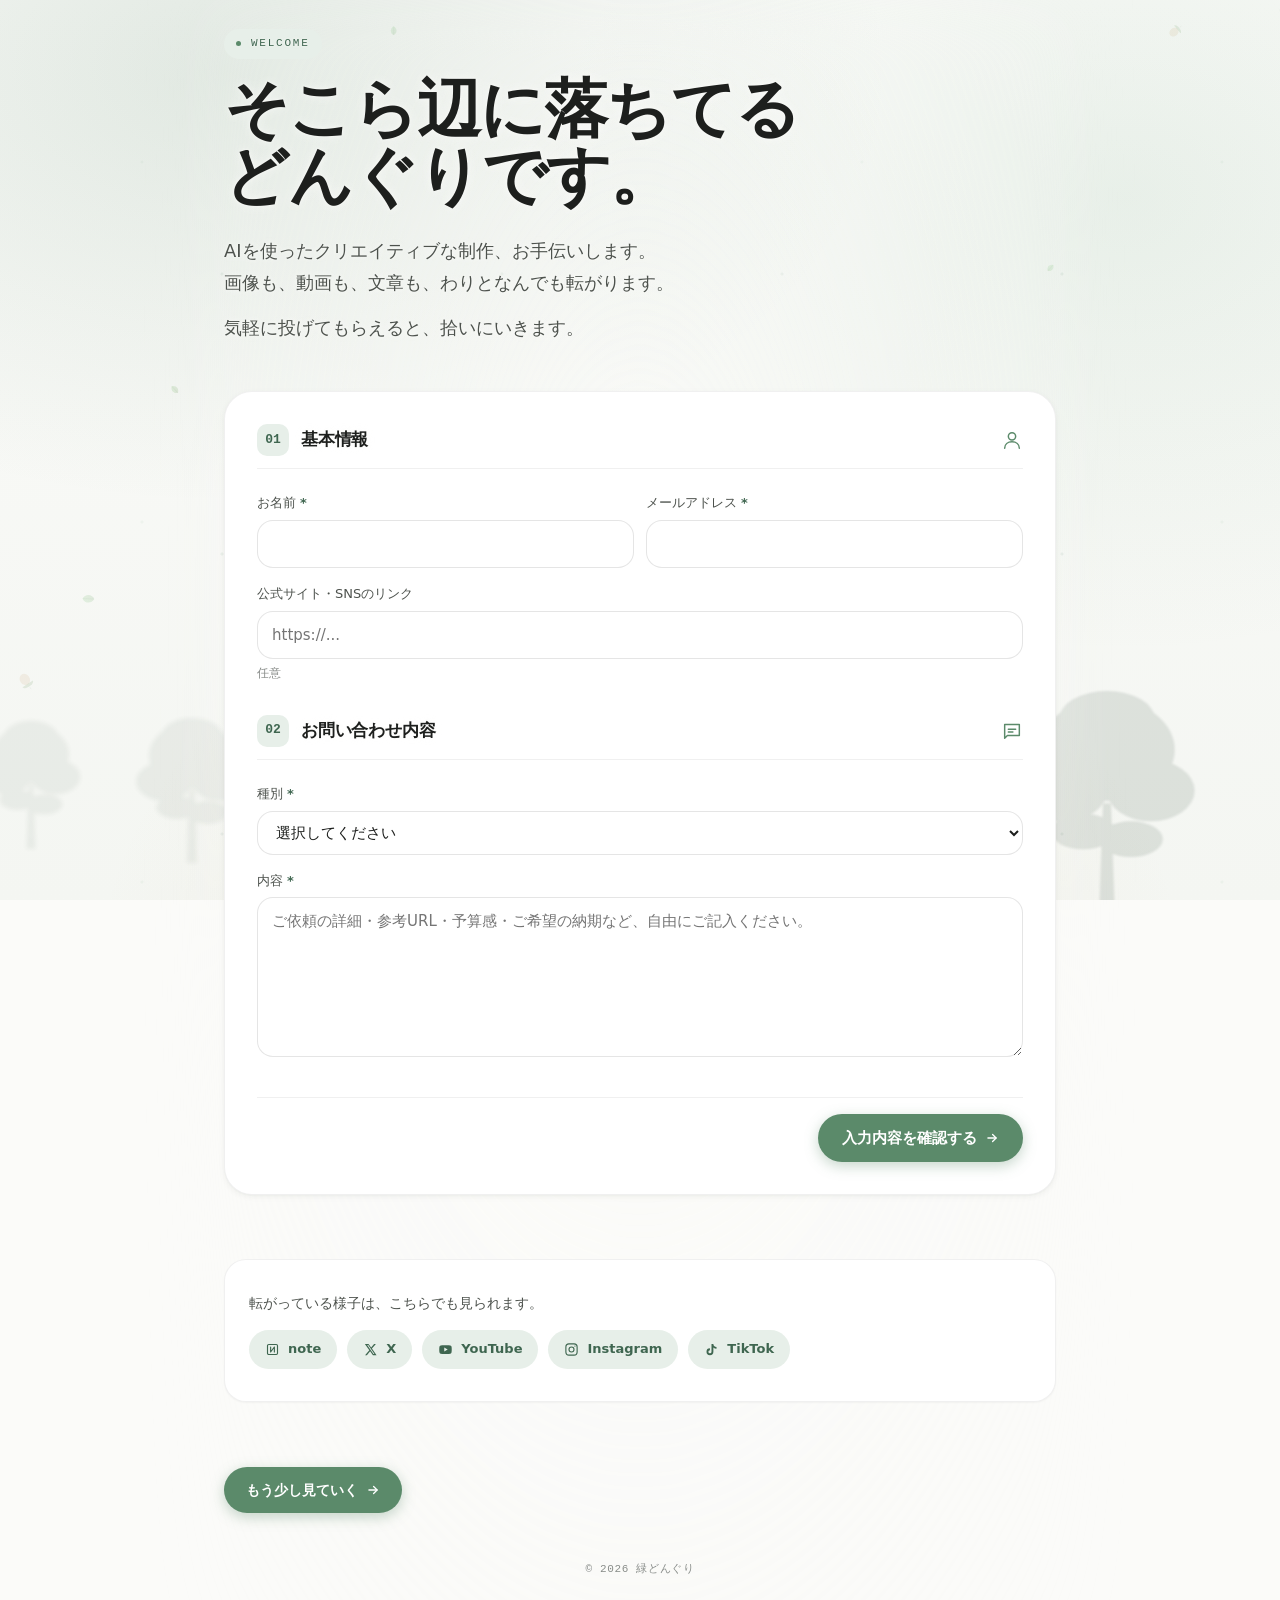
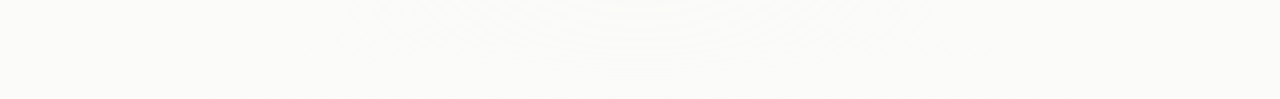
==== commit 2517e570: "Add TikTok link to contact and profile pages" ====
--- a/index.html
+++ b/index.html
@@ -172,6 +172,12 @@
             </svg>
             <span>Instagram</span>
           </a>
+          <a class="social-pill" href="https://www.tiktok.com/@green_donguri" target="_blank" rel="noopener">
+            <svg class="ico" viewBox="0 0 24 24" fill="currentColor" aria-hidden="true">
+              <path d="M15 3 V15.5 A5.5 5.5 0 1 1 9.5 10 V13 A2.5 2.5 0 1 0 12 15.5 V3 Z M15 3 C15 5.8 16.8 7.5 20 7.8 V10.8 C18.1 10.6 16.4 9.9 15 8.7 Z"/>
+            </svg>
+            <span>TikTok</span>
+          </a>
         </div>
       </div>
     </section>
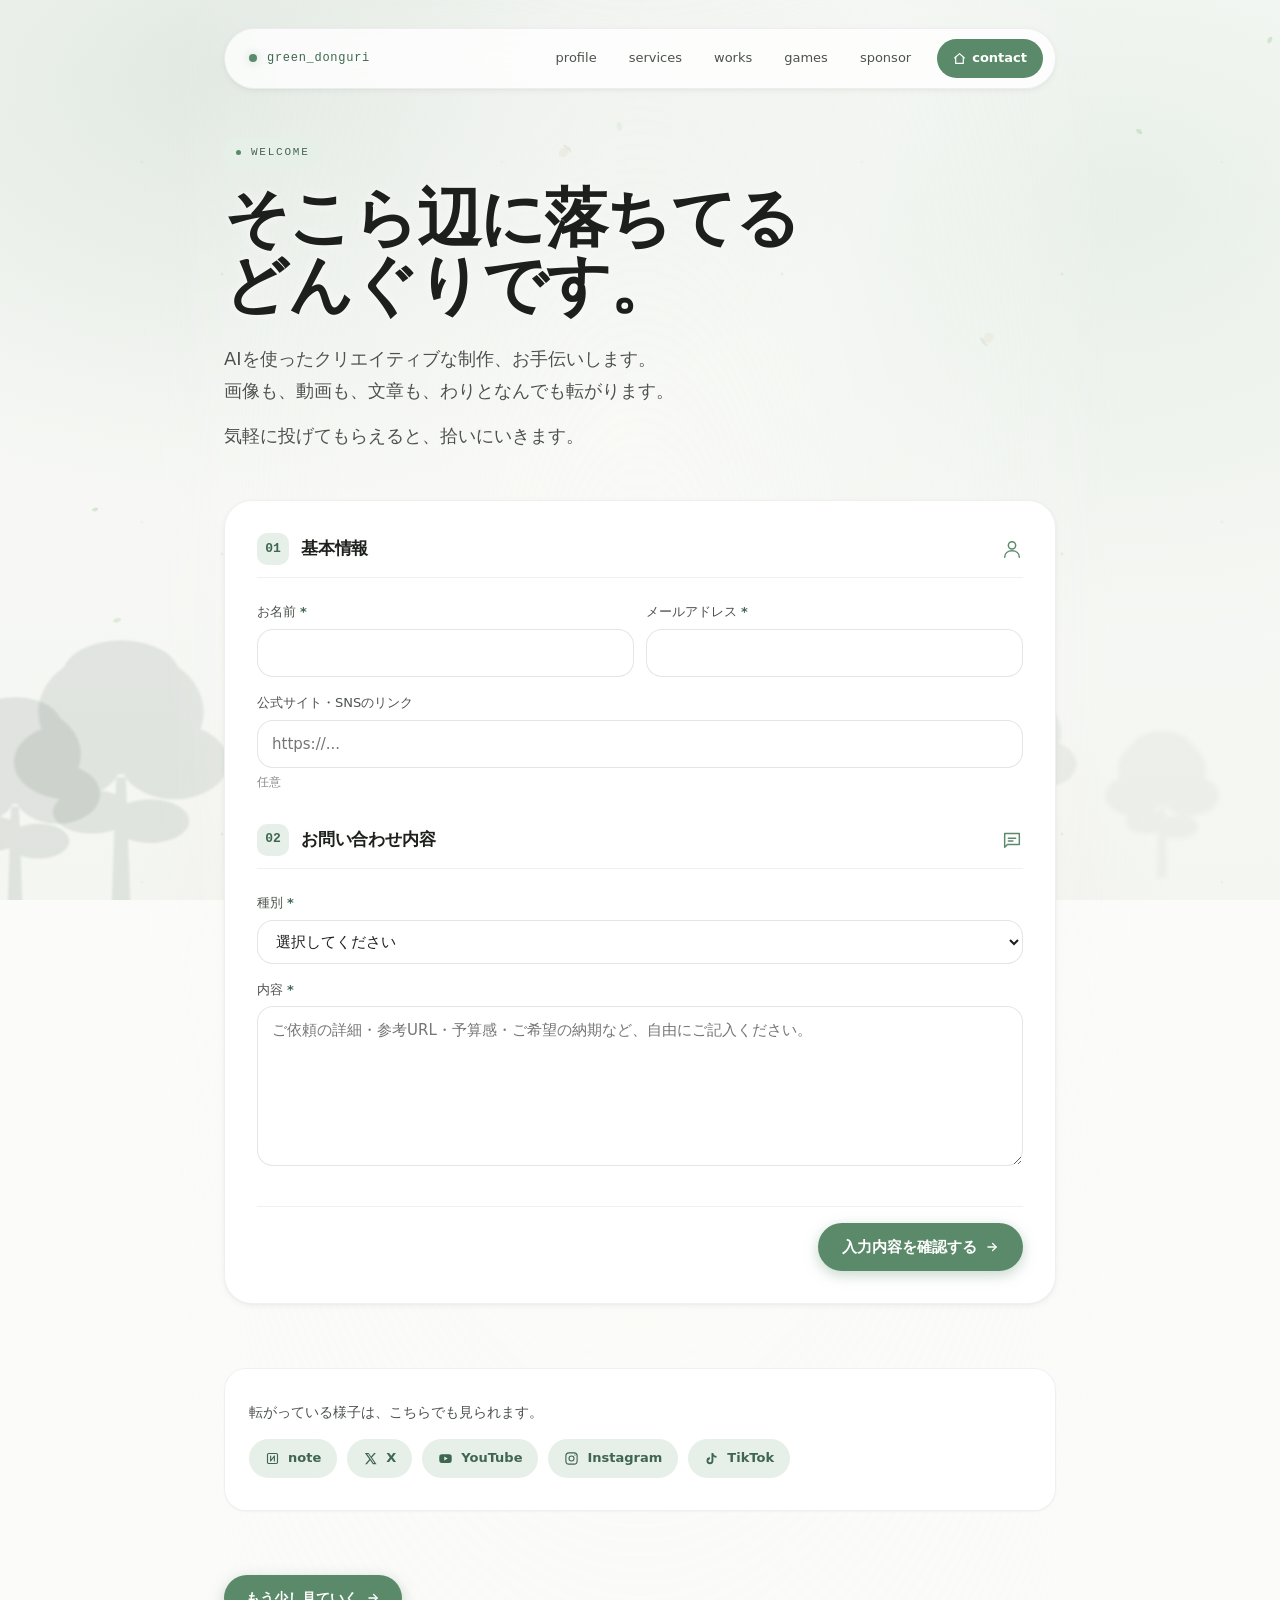
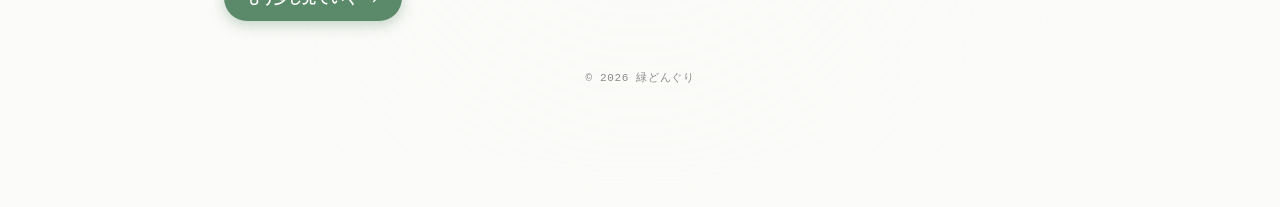
==== commit 0760f189: "Add games page and site navigation" ====
--- a/index.html
+++ b/index.html
@@ -23,7 +23,7 @@
 <meta name="twitter:image:alt" content="緑どんぐり｜AIクリエイティブ制作 — 面白いと思ったら、転がり続ける。">
 <link rel="icon" type="image/svg+xml" href="assets/favicon.svg">
 <link rel="stylesheet" href="css/base.css">
-<link rel="stylesheet" href="css/theme.css">
+<link rel="stylesheet" href="css/theme.css?v=20261104-games">
 <link rel="stylesheet" href="css/sprite.css">
 <script src="js/config.js"></script>
 <script src="js/analytics.js"></script>
@@ -40,6 +40,24 @@
 <div class="app">
 
   <main class="page-shell">
+
+    <nav class="glass-nav intro-build" data-delay="1" aria-label="グローバルナビゲーション">
+      <a class="brand" href="profile.html">
+        <span class="pulse" aria-hidden="true"></span>
+        <span>green_donguri</span>
+      </a>
+      <div class="nav-links">
+        <a class="nav-link" href="profile.html">profile</a>
+        <a class="nav-link" href="services.html">services</a>
+        <a class="nav-link" href="works.html">works</a>
+        <a class="nav-link" href="games/">games</a>
+        <a class="nav-link" href="pr.html">sponsor</a>
+        <a class="nav-cta" href="index.html" aria-current="page">
+          <svg viewBox="0 0 24 24" fill="none" stroke="currentColor" stroke-width="2.2" stroke-linecap="round" stroke-linejoin="round" aria-hidden="true"><path d="M3 11 L 12 3 L 21 11"/><path d="M5 10 V 21 H 19 V 10"/></svg>
+          <span>contact</span>
+        </a>
+      </div>
+    </nav>
 
     <p class="eyebrow intro-build" data-delay="1"><span class="dot"></span>welcome</p>
 
--- a/css/theme.css
+++ b/css/theme.css
@@ -217,6 +217,30 @@
 .nav-cta:hover { background: var(--accent-strong); }
 .nav-cta:active { transform: scale(0.97); }
 .nav-cta svg { width: 13px; height: 13px; }
+
+@media (max-width: 760px) {
+  .glass-nav {
+    top: 8px;
+    padding: 8px;
+    border-radius: var(--r-lg);
+    margin-bottom: var(--space-6);
+  }
+  .glass-nav .brand { display: none; }
+  .nav-links {
+    display: grid;
+    grid-template-columns: repeat(3, minmax(0, 1fr));
+    width: 100%;
+    gap: 4px;
+  }
+  .nav-links .nav-link, .nav-cta {
+    justify-content: center;
+    min-height: 44px;
+    padding: 8px;
+    font-size: 13px;
+  }
+  .nav-cta { margin-left: 0; gap: 5px; }
+  .nav-cta svg { width: 12px; height: 12px; }
+}
 
 .eyebrow {
   font-family: var(--font-mono);
@@ -867,17 +891,6 @@
   .form-actions { flex-direction: column-reverse; }
   .form-actions button { width: 100%; }
   .footer-back { flex-direction: column; align-items: flex-start; }
-  .glass-nav { top: 8px; padding: 6px 6px 6px 12px; }
-  .glass-nav .brand { font-size: 10px; padding: 3px 4px; gap: 6px; }
-  .glass-nav .brand span:not(.pulse) { display: none; }
-  .nav-links { gap: 2px; }
-  .nav-links .nav-link {
-    padding: 6px 9px;
-    font-size: 10.5px;
-    letter-spacing: 0.02em;
-  }
-  .nav-cta { padding: 7px 12px; font-size: 11px; margin-left: 3px; gap: 5px; }
-  .nav-cta svg { width: 11px; height: 11px; }
   .section { margin: var(--space-7) 0; }
   .h-display { font-size: clamp(28px, 8vw, 38px); letter-spacing: -1px; }
   .h-section { font-size: clamp(20px, 5vw, 26px); }
@@ -905,10 +918,4 @@
 @media (max-width: 380px) {
   .h-display { font-size: 26px; }
   .hero-overlay h1 { font-size: 22px; }
-  .glass-nav { padding: 5px 5px 5px 10px; }
-  .glass-nav .brand { display: none; }
-  .nav-links .nav-link { padding: 6px 7px; font-size: 10px; }
-  .nav-cta { padding: 6px 10px; font-size: 10px; gap: 4px; }
-  .nav-cta span { display: inline; }
-  .nav-cta svg { width: 10px; height: 10px; }
-}
+}
